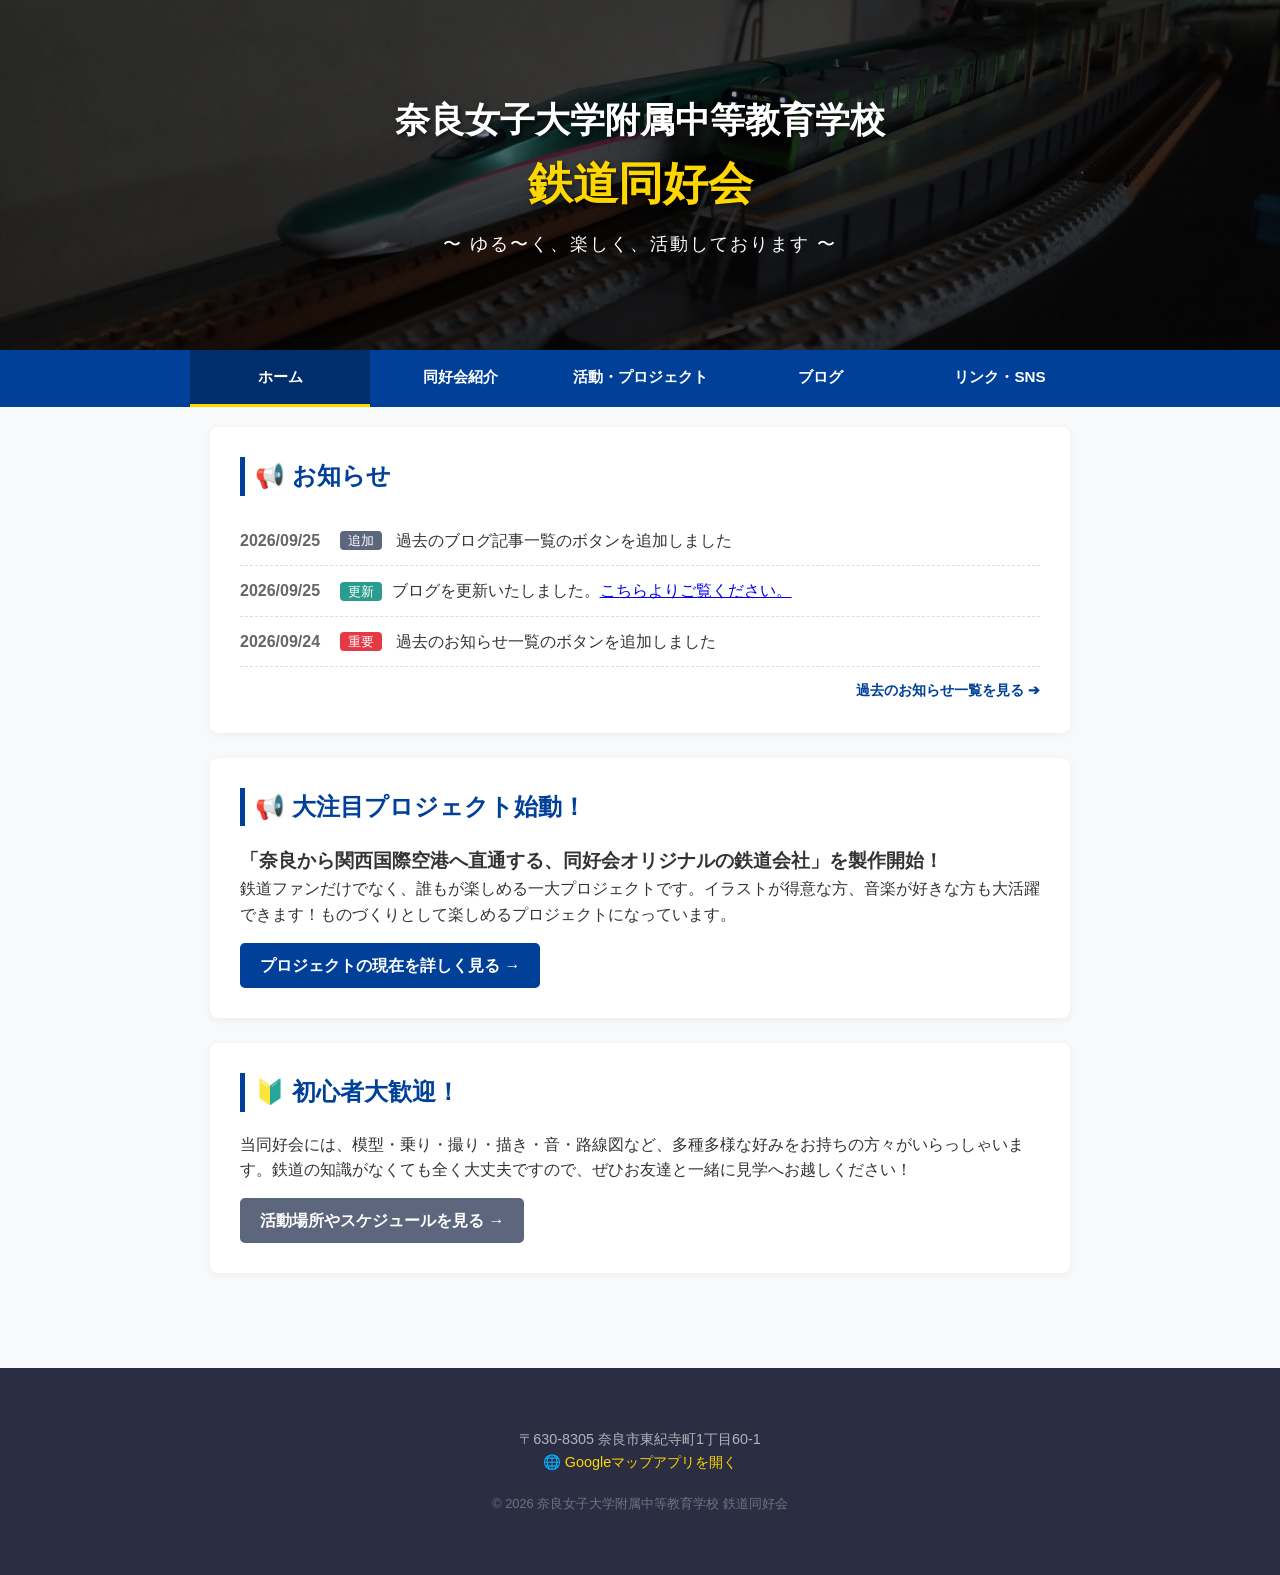
==== index.html @ 007cdab1 "Update index.html" ====
<!DOCTYPE html>
<html lang="ja">
<head>
    <meta charset="UTF-8">
    <meta name="viewport" content="width=device-width, initial-scale=1.0">
    <title>奈良女子大学附属中等教育学校 鉄道同好会</title>
    <link rel="stylesheet" href="style.css">
</head>
<body>

        <!-- 📸 ヘッダー部分（写真エリア） -->
    <header class="main-header">
        <div class="header-image-container">
            <!-- imagesフォルダの中の画像を表示します。拡張子の重複に合わせて修正しました -->
            <img src="images/header-autumn.jpg.JPG" alt="今月の鉄道写真" class="header-image">
            <div class="header-overlay">
                <h1>奈良女子大学附属中等教育学校<br><span>鉄道同好会</span></h1>
                <p class="subtitle">〜 ゆる〜く、楽しく、活動しております 〜</p>
            </div>
        </div>
    </header>


    <!-- 🧭 ナビゲーションメニュー（複数ページ構造用） -->
    <nav class="global-nav">
        <ul>
            <li><a href="index.html" class="active">ホーム</a></li>
            <li><a href="about.html">同好会紹介</a></li>
            <li><a href="projects.html">活動・プロジェクト</a></li>
            <li><a href="blog.html">ブログ</a></li>
            <li><a href="links.html">リンク・SNS</a></li>
        </ul>
    </nav>

    <!-- 📝 メインコンテンツエリア -->
    <main class="container">
        
        <!-- お知らせセクション -->
        <section class="info-section">
            <h2>📢 お知らせ</h2>
            <ul class="news-list">
                <li><span class="date">2026/09/25</span> <span class="badge" style="background: #5c677d;">追加</span> 過去のブログ記事一覧のボタンを追加しました</li>
                <li><span class="date">2026/09/25</span> <span class="badge" style="background: #2a9d8f;">更新</span>ブログを更新いたしました。<a href="blog.html" >こちらよりご覧ください。</a></li>
                <li><span class="date">2026/09/24</span> <span class="badge">重要</span> 過去のお知らせ一覧のボタンを追加しました</li>
            </ul>
    <div style="text-align: right; margin-top: 10px;">
    <a href="news.html" style="color: #004098; text-decoration: none; font-weight: bold; font-size: 0.9rem;">
        過去のお知らせ一覧を見る ➔
    </a>
</div>
        </section>
        

        </div>


        <!-- プロジェクト紹介（チラ見せエリア） -->
        <section class="project-summary">
            <h2>📢 大注目プロジェクト始動！</h2>
            <h3>「奈良から関西国際空港へ直通する、同好会オリジナルの鉄道会社」を製作開始！</h3>
            <p>鉄道ファンだけでなく、誰もが楽しめる一大プロジェクトです。イラストが得意な方、音楽が好きな方も大活躍できます！ものづくりとして楽しめるプロジェクトになっています。</p>
            <a href="projects.html" class="btn">プロジェクトの現在を詳しく見る →</a>
        </section>

        <!-- 初心者歓迎メッセージ -->
        <section class="welcome-section">
            <h2>🔰 初心者大歓迎！</h2>
            <p>当同好会には、模型・乗り・撮り・描き・音・路線図など、多種多様な好みをお持ちの方々がいらっしゃいます。鉄道の知識がなくても全く大丈夫ですので、ぜひお友達と一緒に見学へお越しください！</p>
            <a href="about.html" class="btn secondary">活動場所やスケジュールを見る →</a>
        </section>

    </main>

    <!-- 👣 フッター部分（全ページ共通） -->
    <footer class="main-footer">
        <div class="container">
            <p>〒630-8305 奈良市東紀寺町1丁目60-1</p>
            <p><a href="https://maps.app.goo.gl/8zeACxxbkrBPJu17A?g_st=ac" target="_blank" class="map-link">🌐 Googleマップアプリを開く</a></p>
            <p class="copyright">&copy; 2026 奈良女子大学附属中等教育学校 鉄道同好会</p>
        </div>
    </footer>
<!-- 上へ戻るボタン（青色・黒枠・丸型・▲と上り） -->
<button id="scrollTopBtn" title="ページトップへ戻る" style="
    display: none; 
    position: fixed; 
    bottom: 20px; 
    right: 20px; 
    z-index: 99; 
    border: 1px solid #000000; 
    outline: none; 
    background-color: #007bff; 
    color: white; 
    cursor: pointer; 
    padding: 0; 
    border-radius: 50%; 
    width: 60px; /* ★ 文字が収まるようにボタンを少しだけ大きく（50px→60px）しました */
    height: 60px;
    display: none; 
    flex-direction: column; /* ★ 矢印と文字を縦に並べる設定 */
    align-items: center;
    justify-content: center;
    box-shadow: 0 4px 6px rgba(0,0,0,0.1);
    transition: opacity 0.3s;
    line-height: 1.2;
">
    <span style="font-size: 20px; margin-bottom: -2px;">▲</span>
    <span style="font-size: 11px; font-weight: bold;">上り</span>
</button>

<!-- ボタンを動かす仕組み -->
<script>
const scrollTopBtn = document.getElementById("scrollTopBtn");

window.onscroll = function() {
    if (document.body.scrollTop > 20 || document.documentElement.scrollTop > 20) {
        scrollTopBtn.style.display = "flex";
    } else {
        scrollTopBtn.style.display = "none";
    }
};

scrollTopBtn.addEventListener("click", function() {
    window.scrollTo({
        top: 0,
        behavior: "smooth"
    });
});
</script>
</body>
</html>
---- style.css ----
/* ページ内のリンク移動を滑らかにする魔法のコード */
html {
    scroll-behavior: smooth;
    scroll-padding-top: 60px; /* メニューバーにタイトルが被るのを防ぐ隙間 */
}

/* ==========================================
   🔑 全体共通のスタイル（スッキリ爽やかなブルー基調）
   ========================================== */
* {
    box-sizing: border-box;
    margin: 0;
    padding: 0;
}

body {
    font-family: 'Helvetica Neue', Arial, 'Hiragino Kaku Gothic ProN', 'Hiragino Sans', Meiryo, sans-serif;
    line-height: 1.6;
    color: #333;
    background-color: #f7f9fa;
}

.container {
    max-width: 900px;
    margin: 0 auto;
    padding: 20px;
}

/* ==========================================
   📸 1. 「写真ヘッダー」CSS
   ========================================== */
.header-image-container {
    position: relative;
    width: 100%;
    height: 350px; /* パソコン画面での写真の高さ */
    overflow: hidden;
}

.header-image {
    width: 100%;
    height: 100%;
    object-fit: cover; /* どんな写真でも比率を崩さず綺麗に収める魔法のコード */
    object-position: center;
}

/* 写真の上に文字を読みやすくするための黒いモヤ（オーバーレイ） */
.header-overlay {
    position: absolute;
    top: 0;
    left: 0;
    width: 100%;
    height: 100%;
    background: rgba(0, 0, 0, 0.4); /* 40%の黒透明 */
    display: flex;
    flex-direction: column;
    justify-content: center;
    align-items: center;
    color: #fff;
    text-align: center;
    padding: 20px;
}

.header-overlay h1 {
    font-size: 2.2rem;
    text-shadow: 2px 2px 4px rgba(0,0,0,0.6);
    margin-bottom: 10px;
}

.header-overlay h1 span {
    font-size: 2.8rem;
    font-weight: bold;
    color: #ffd700; /* 「鉄道同好会」を金色にして目立たせる */
}

.subtitle {
    font-size: 1.1rem;
    letter-spacing: 2px;
}

/* ==========================================
   🧭 2. 複数ページを切り替えるメニュー（ナビゲーション）
   ========================================== */
.global-nav {
    background-color: #004098; /*  */
    sticky: top;
    position: sticky;
    top: 0;
    z-index: 100;
}

.global-nav ul {
    list-style: none;
    display: flex;
    justify-content: center;
    max-width: 900px;
    margin: 0 auto;
}

.global-nav li {
    flex: 1;
    text-align: center;
}

.global-nav a {
    display: block;
    padding: 15px 10px;
    color: #fff;
    text-decoration: none;
    font-weight: bold;
    font-size: 0.95rem;
    transition: background 0.3s;
}

.global-nav a:hover, 
.global-nav a.active {
    background-color: #002d6b; /* ホバー時・現在地ページの色 */
    border-bottom: 3px solid #ffd700;
}

/* ==========================================
   📝 3. 各コンテンツの装飾
   ========================================== */
section {
    background: #fff;
    padding: 30px;
    margin-bottom: 25px;
    border-radius: 8px;
    box-shadow: 0 2px 8px rgba(0,0,0,0.05);
}

h2 {
    color: #004098;
    border-left: 5px solid #004098;
    padding-left: 10px;
    margin-bottom: 20px;
    font-size: 1.5rem;
}

/* お知らせリスト */
.news-list {
    list-style: none;
}

.news-list li {
    padding: 12px 0;
    border-bottom: 1px dashed #ddd;
}

.date {
    color: #666;
    margin-right: 15px;
    font-weight: bold;
}

.badge {
    background: #e63946;
    color: #fff;
    padding: 2px 8px;
    border-radius: 4px;
    font-size: 0.8rem;
    margin-right: 10px;
    vertical-align: middle;
}

/* ボタンの装飾 */
.btn {
    display: inline-block;
    background: #004098;
    color: #fff;
    padding: 10px 20px;
    text-decoration: none;
    border-radius: 5px;
    margin-top: 15px;
    font-weight: bold;
    transition: background 0.2s;
}

.btn:hover {
    background: #002d6b;
}

.btn.secondary {
    background: #5c677d;
}

.btn.secondary:hover {
    background: #495057;
}

/* ==========================================
   👣 4. フッター
   ========================================== */
.main-footer {
    background: #2b2d42;
    color: #adb5bd;
    text-align: center;
    padding: 40px 20px;
    margin-top: 50px;
    font-size: 0.9rem;
}

.footer-counter {
    color: #fff;
    font-size: 1.1rem;
    font-weight: bold;
    margin-bottom: 15px;
}

.map-link {
    color: #ffd700;
    text-decoration: none;
}

.map-link:hover {
    text-decoration: underline;
}

.copyright {
    margin-top: 20px;
    font-size: 0.8rem;
    color: #6c757d;
}

/* 📱 スマホ用の表示微調整 */
@media (max-width: 600px) {
    .header-image-container { height: 250px; }
    .header-overlay h1 { font-size: 1.6rem; }
    .header-overlay h1 span { font-size: 2rem; }
    .global-nav ul { flex-wrap: wrap; }
    .global-nav li { flex: none; width: 33.33%; }
    .global-nav a { font-size: 0.85rem; padding: 10px 5px; }
}
/* ==========================================
   ✨ 紹介ページ用の追加デザイン
   ========================================== */
.welcome-box {
    background-color: #e8f1f5;
    border-left: 4px solid #2a9d8f;
    padding: 15px;
    margin-top: 20px;
    border-radius: 0 4px 4px 0;
}

.location-section ul {
    margin-left: 20px;
    margin-top: 10px;
}

.location-section li {
    margin-bottom: 8px;
}

.schedule-placeholder {
    background: #f8f9fa;
    border: 2px dashed #ccc;
    padding: 20px;
    text-align: center;
    color: #666;
    margin-top: 15px;
    border-radius: 6px;
}
/* ==========================================
   ✨ プロジェクトページ用の追加デザイン
   ========================================== */
.badge-project {
    display: inline-block;
    background: #ffd700;
    color: #222;
    padding: 5px 12px;
    font-weight: bold;
    border-radius: 4px;
    margin-bottom: 15px;
    font-size: 0.9rem;
}

.project-roles {
    background: #fdfaf0;
    border: 1px solid #f3e5ab;
    padding: 20px;
    margin: 20px 0;
    border-radius: 6px;
}

.project-roles h3 {
    color: #b76e00;
    font-size: 1.1rem;
    margin-bottom: 10px;
}

.project-roles ul {
    margin-left: 20px;
}

.project-roles li {
    margin-bottom: 8px;
}

.activity-card {
    border-bottom: 1px dashed #ccc;
    padding: 20px 0;
}

.activity-card:last-child {
    border-bottom: none;
}

.activity-card h3 {
    color: #004098;
    margin-bottom: 10px;
    font-size: 1.2rem;
}

.media-placeholder {
    background: #e9ecef;
    border: 2px dashed #ced4da;
    padding: 30px;
    text-align: center;
    color: #6c757d;
    margin-top: 20px;
    border-radius: 6px;
}
/* ==========================================
   ✨ ブログページ用の追加デザイン
   ========================================== */
.blog-lead {
    margin-bottom: 30px;
    color: #555;
    font-size: 1.05rem;
}

.blog-post {
    background: #fff;
    padding: 35px;
    border-radius: 8px;
    box-shadow: 0 2px 10px rgba(0,0,0,0.05);
    margin-bottom: 40px;
}

.post-header {
    border-bottom: 2px solid #e9ecef;
    padding-bottom: 15px;
    margin-bottom: 20px;
}

.post-date {
    font-size: 0.9rem;
    color: #888;
    font-weight: bold;
}

.post-category {
    background: #004098;
    color: #fff;
    font-size: 0.75rem;
    padding: 3px 8px;
    border-radius: 4px;
    margin-left: 10px;
    font-weight: bold;
    vertical-align: middle;
}

.post-title {
    font-size: 1.6rem;
    color: #222;
    margin-top: 8px;
    line-height: 1.4;
}

.post-content p {
    margin-bottom: 18px;
    font-size: 1.05rem;
    color: #333;
    text-align: justify;
}

.post-image {
    background: #f8f9fa;
    padding: 10px;
    border: 1px solid #dee2e6;
    border-radius: 6px;
    margin: 25px 0;
    text-align: center;
}

.post-image img {
    max-width: 100%;
    height: auto;
    border-radius: 4px;
}

.image-caption {
    font-size: 0.85rem;
    color: #666;
    margin-top: 8px !important;
    margin-bottom: 0 !important;
}
/* ==========================================
   ✨ リンクページ用の追加デザイン
   ========================================== */
.links-lead {
    margin-bottom: 25px;
    color: #555;
}

.link-grid {
    display: flex;
    flex-direction: column;
    gap: 20px;
}

.link-item {
    display: flex;
    align-items: flex-start;
    background: #f8f9fa;
    padding: 20px;
    border-radius: 8px;
    border: 1px solid #e9ecef;
    transition: transform 0.2s, box-shadow 0.2s;
}

.link-item:hover {
    transform: translateY(-2px);
    box-shadow: 0 4px 12px rgba(0,0,0,0.05);
}

.link-icon {
    font-size: 2.5rem;
    margin-right: 20px;
    line-height: 1;
}

.link-info {
    flex: 1;
}

.link-info h3 {
    font-size: 1.2rem;
    color: #222;
    margin-bottom: 5px;
}

.link-info p {
    font-size: 0.95rem;
    color: #666;
    margin-bottom: 15px;
}

.link-button {
    display: inline-block;
    padding: 8px 16px;
    font-size: 0.9rem;
    font-weight: bold;
    color: #fff;
    text-decoration: none;
    border-radius: 4px;
    transition: opacity 0.2s;
}

.link-button:hover {
    opacity: 0.9;
}

/* 各ボタンの色分け（X、マシュマロ、学校） */
.x-link .link-button { background-color: #111; }
.marshmallow-link .link-button { background-color: #e295aa; }
.school-link .link-button { background-color: #004098; }

/* 📱 タブレット以上で2列に並べる */
@media (min-width: 650px) {
    .link-grid {
        display: grid;
        grid-template-columns: 1fr 1fr;
    }
    .school-link {
        grid-column: span 2; /* 学校HPだけ横いっぱいに広げる */
    }
}
/* ==========================================
   🗒 直近5件のブログ目次デザイン
   ========================================== */
.blog-recent-container {
    background: #e8f1f5;
    padding: 20px;
    border-radius: 8px;
    margin-bottom: 30px;
    border-left: 5px solid #004098;
}

.blog-recent-container h3 {
    font-size: 1.1rem;
    color: #004098;
    margin-bottom: 12px;
}

.blog-recent-list {
    list-style: none;
    padding-left: 0;
}

.blog-recent-list {
    list-style: none;
    padding-left: 0;
    margin-left: 0;   /* 👈 左側の余計な隙間をなくす */
}

.blog-recent-list li {
    padding: 10px 0;
    border-bottom: 1px dashed #cbd5e1;
    font-size: 0.95rem; /* 👈 スマホで文字が溢れないよう少し小さめに */
    line-height: 1.4;
    display: flex;       /* 👈 日付とタイトルを綺麗に並べる */
    align-items: flex-start;
}

.recent-date {
    color: #666;
    font-weight: bold;
    margin-right: 12px;
    font-size: 0.85rem;
    white-space: nowrap; /* 👈 日付が途中で改行されるのを防ぐ */
    background: #e2e8f0; /* 👈 日付を少し目立たせるグレーの背景 */
    padding: 2px 6px;
    border-radius: 4px;
}


.blog-recent-list a {
    color: #333;
    text-decoration: none;
    font-weight: bold;
    transition: color 0.2s;
}

.blog-recent-list a:hover {
    color: #e63946;
    text-decoration: underline;
}

.all-archive-link {
    margin-top: 15px;
    text-align: right;
    font-size: 0.95rem;
}

.all-archive-link a {
    color: #004098;
    text-decoration: none;
    font-weight: bold;
}

.all-archive-link a:hover {
    text-decoration: underline;
}
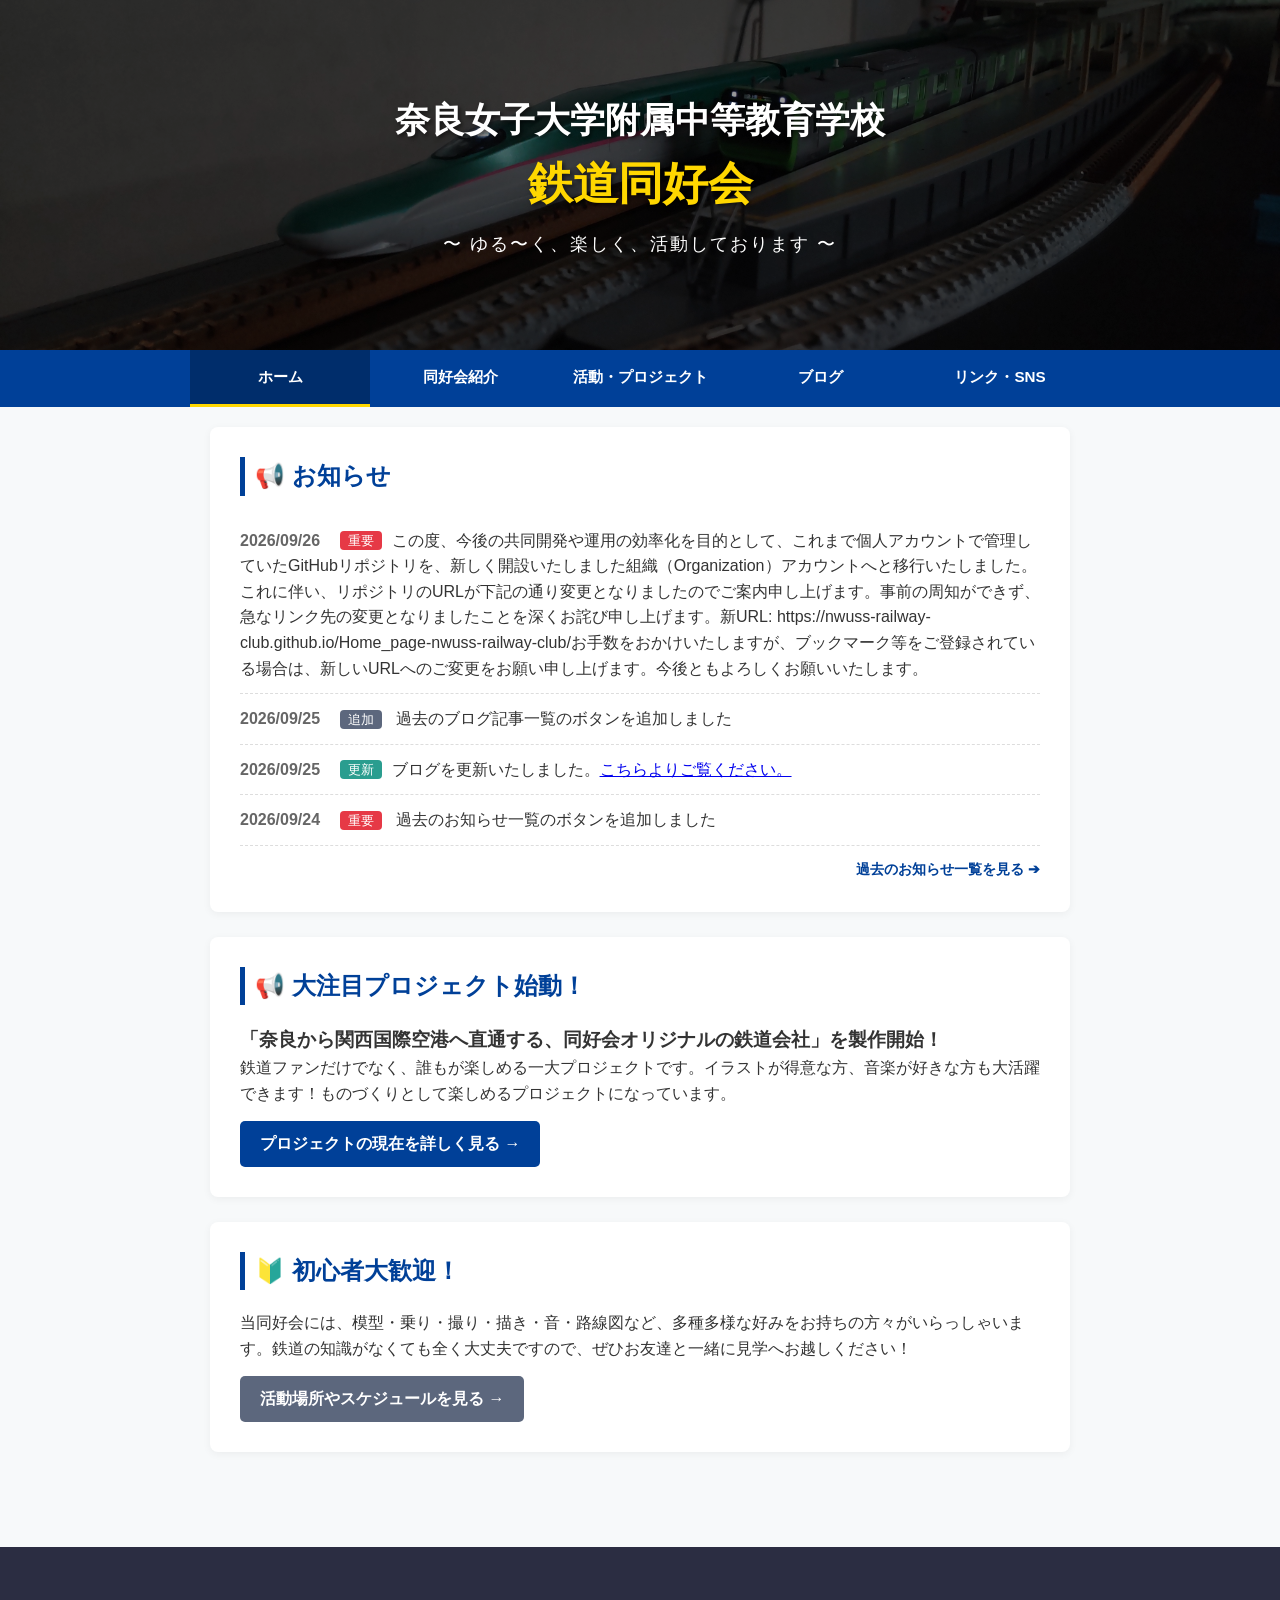
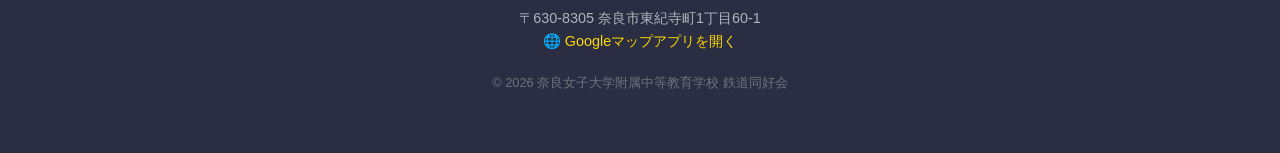
==== commit 8958b2f8: "Update index.html" ====
--- a/index.html
+++ b/index.html
@@ -39,6 +39,7 @@
         <section class="info-section">
             <h2>📢 お知らせ</h2>
             <ul class="news-list">
+                <li><span class="date">2026/09/26</span> <span class="badge">重要</span>この度、今後の共同開発や運用の効率化を目的として、これまで個人アカウントで管理していたGitHubリポジトリを、新しく開設いたしました組織（Organization）アカウントへと移行いたしました。これに伴い、リポジトリのURLが下記の通り変更となりましたのでご案内申し上げます。事前の周知ができず、急なリンク先の変更となりましたことを深くお詫び申し上げます。新URL: https://nwuss-railway-club.github.io/Home_page-nwuss-railway-club/お手数をおかけいたしますが、ブックマーク等をご登録されている場合は、新しいURLへのご変更をお願い申し上げます。今後ともよろしくお願いいたします。</li>
                 <li><span class="date">2026/09/25</span> <span class="badge" style="background: #5c677d;">追加</span> 過去のブログ記事一覧のボタンを追加しました</li>
                 <li><span class="date">2026/09/25</span> <span class="badge" style="background: #2a9d8f;">更新</span>ブログを更新いたしました。<a href="blog.html" >こちらよりご覧ください。</a></li>
                 <li><span class="date">2026/09/24</span> <span class="badge">重要</span> 過去のお知らせ一覧のボタンを追加しました</li>
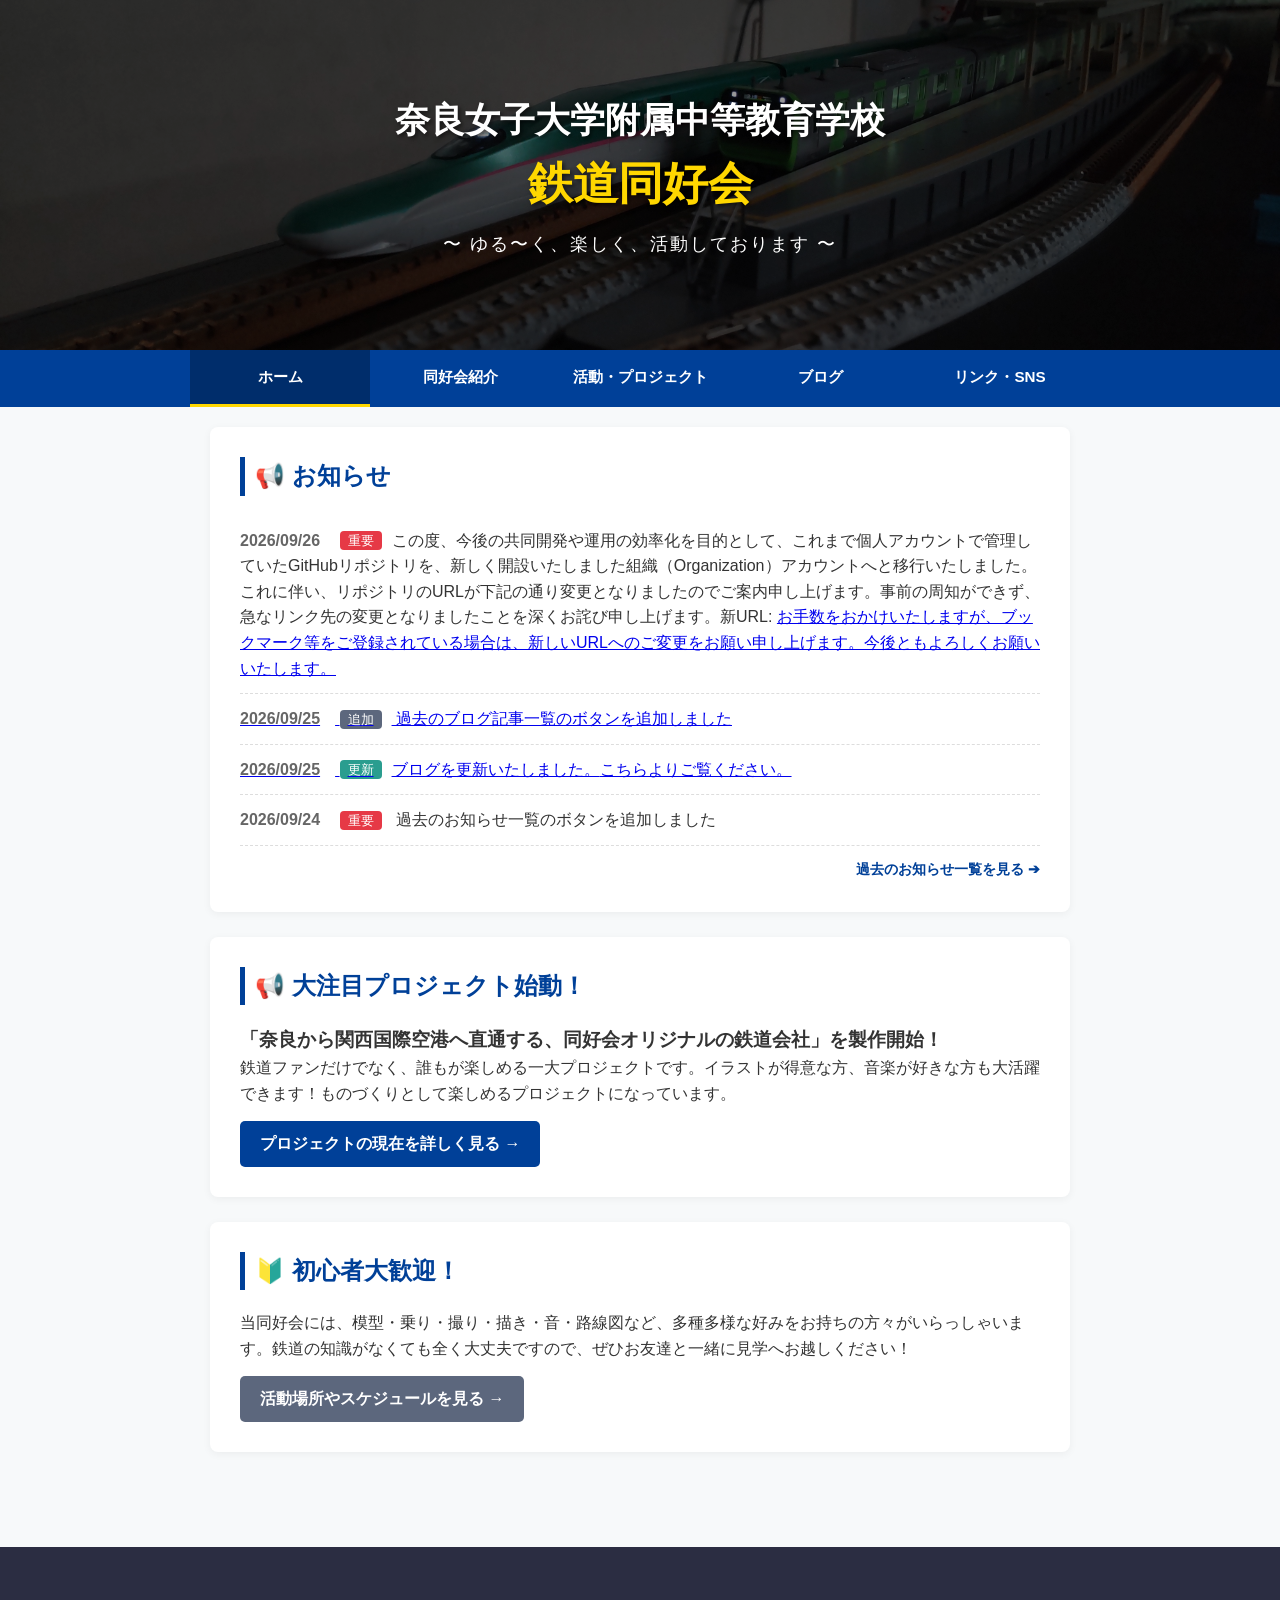
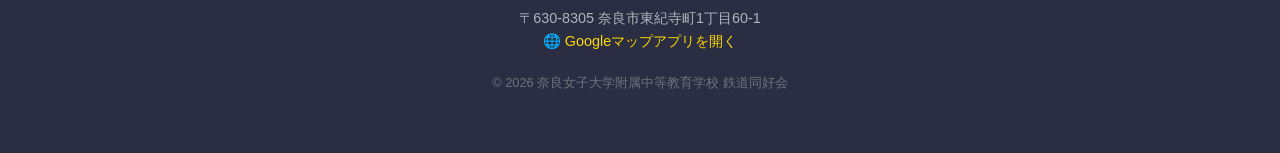
==== commit c16dfe1e: "Update index.html" ====
--- a/index.html
+++ b/index.html
@@ -39,7 +39,7 @@
         <section class="info-section">
             <h2>📢 お知らせ</h2>
             <ul class="news-list">
-                <li><span class="date">2026/09/26</span> <span class="badge">重要</span>この度、今後の共同開発や運用の効率化を目的として、これまで個人アカウントで管理していたGitHubリポジトリを、新しく開設いたしました組織（Organization）アカウントへと移行いたしました。これに伴い、リポジトリのURLが下記の通り変更となりましたのでご案内申し上げます。事前の周知ができず、急なリンク先の変更となりましたことを深くお詫び申し上げます。新URL: https://nwuss-railway-club.github.io/Home_page-nwuss-railway-club/お手数をおかけいたしますが、ブックマーク等をご登録されている場合は、新しいURLへのご変更をお願い申し上げます。今後ともよろしくお願いいたします。</li>
+                <li><span class="date">2026/09/26</span> <span class="badge">重要</span>この度、今後の共同開発や運用の効率化を目的として、これまで個人アカウントで管理していたGitHubリポジトリを、新しく開設いたしました組織（Organization）アカウントへと移行いたしました。これに伴い、リポジトリのURLが下記の通り変更となりましたのでご案内申し上げます。事前の周知ができず、急なリンク先の変更となりましたことを深くお詫び申し上げます。新URL: <a href=https://nwuss-railway-club.github.io/Home_page-nwuss-railway-club/>お手数をおかけいたしますが、ブックマーク等をご登録されている場合は、新しいURLへのご変更をお願い申し上げます。今後ともよろしくお願いいたします。</li>
                 <li><span class="date">2026/09/25</span> <span class="badge" style="background: #5c677d;">追加</span> 過去のブログ記事一覧のボタンを追加しました</li>
                 <li><span class="date">2026/09/25</span> <span class="badge" style="background: #2a9d8f;">更新</span>ブログを更新いたしました。<a href="blog.html" >こちらよりご覧ください。</a></li>
                 <li><span class="date">2026/09/24</span> <span class="badge">重要</span> 過去のお知らせ一覧のボタンを追加しました</li>
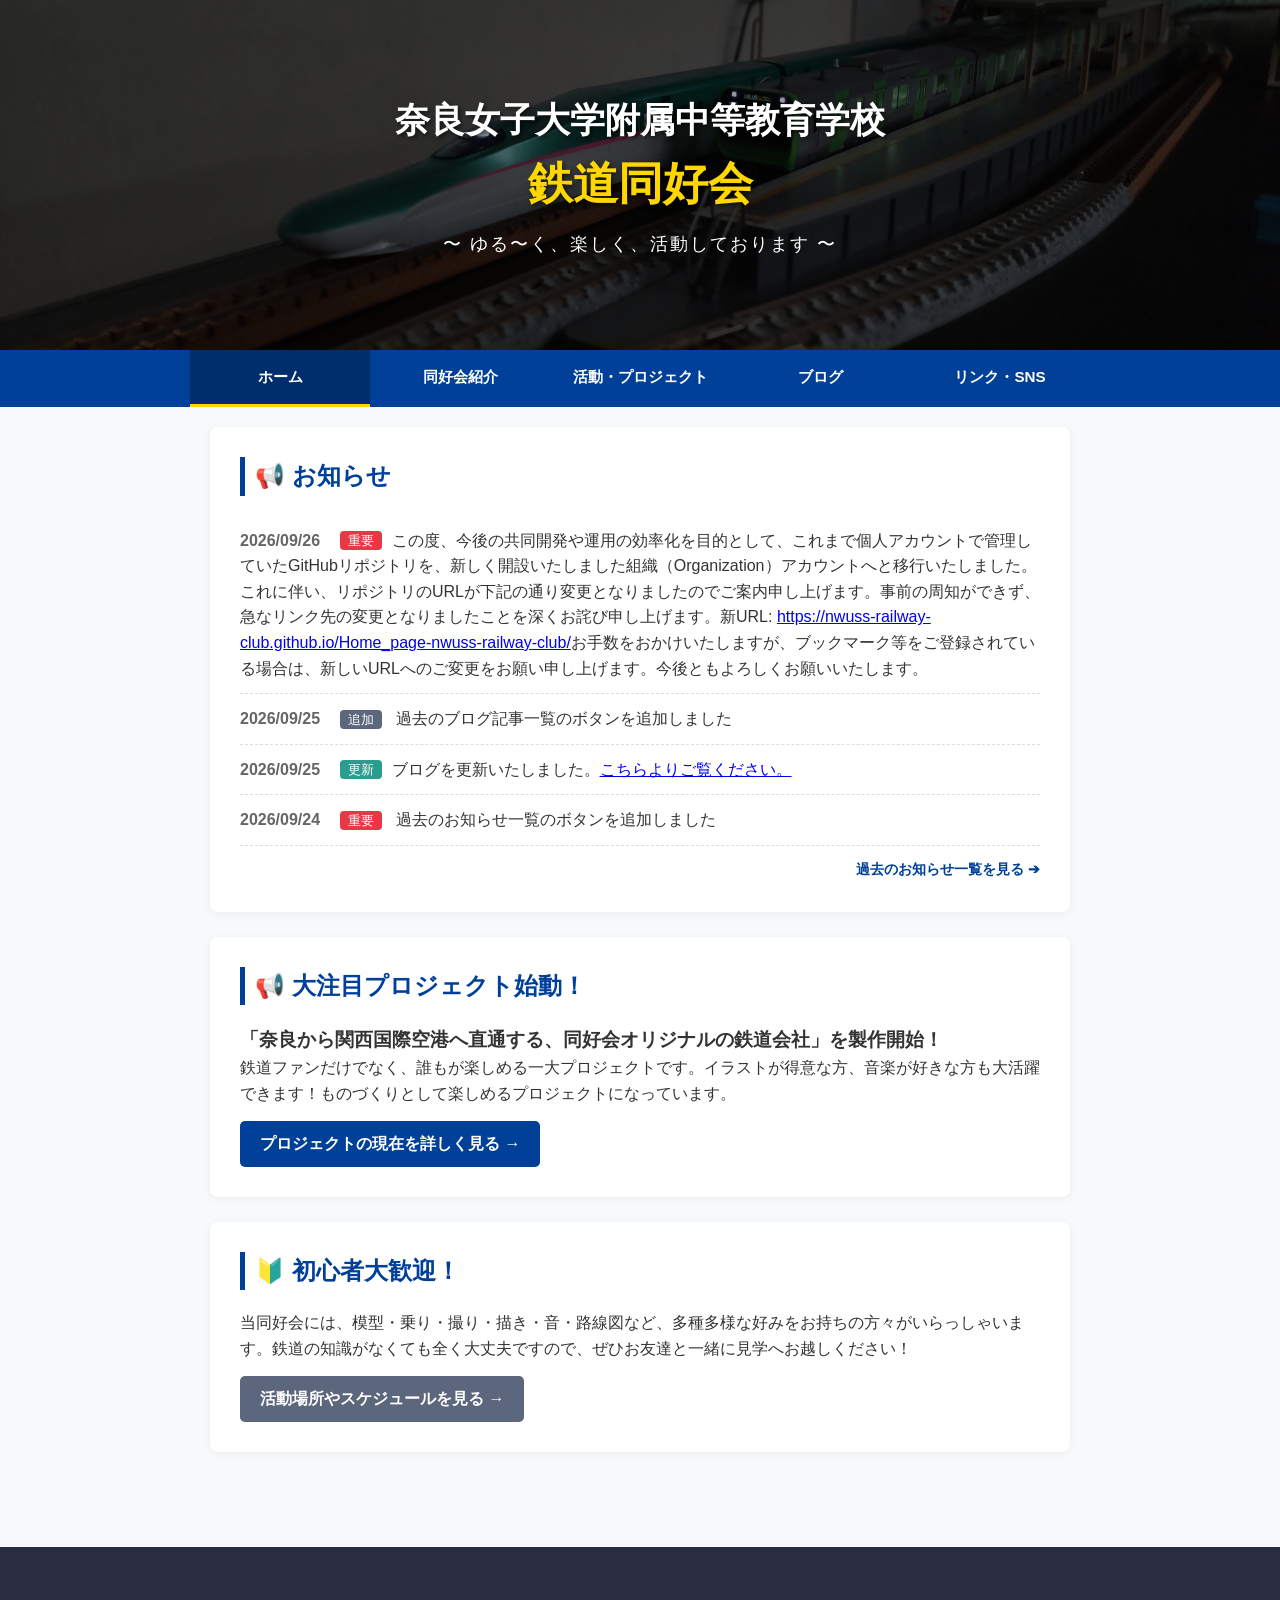
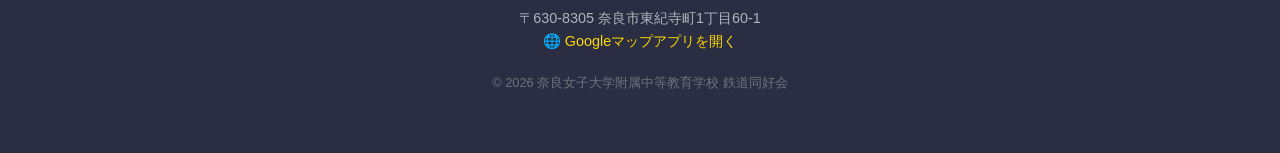
==== commit 3975d2c3: "Update index.html" ====
--- a/index.html
+++ b/index.html
@@ -39,9 +39,9 @@
         <section class="info-section">
             <h2>📢 お知らせ</h2>
             <ul class="news-list">
-                <li><span class="date">2026/09/26</span> <span class="badge">重要</span>この度、今後の共同開発や運用の効率化を目的として、これまで個人アカウントで管理していたGitHubリポジトリを、新しく開設いたしました組織（Organization）アカウントへと移行いたしました。これに伴い、リポジトリのURLが下記の通り変更となりましたのでご案内申し上げます。事前の周知ができず、急なリンク先の変更となりましたことを深くお詫び申し上げます。新URL: <a href=https://nwuss-railway-club.github.io/Home_page-nwuss-railway-club/>お手数をおかけいたしますが、ブックマーク等をご登録されている場合は、新しいURLへのご変更をお願い申し上げます。今後ともよろしくお願いいたします。</li>
+                <li><span class="date">2026/09/26</span> <span class="badge">重要</span>この度、今後の共同開発や運用の効率化を目的として、これまで個人アカウントで管理していたGitHubリポジトリを、新しく開設いたしました組織（Organization）アカウントへと移行いたしました。これに伴い、リポジトリのURLが下記の通り変更となりましたのでご案内申し上げます。事前の周知ができず、急なリンク先の変更となりましたことを深くお詫び申し上げます。新URL: <a href=https://nwuss-railway-club.github.io/Home_page-nwuss-railway-club/>https://nwuss-railway-club.github.io/Home_page-nwuss-railway-club/</a>お手数をおかけいたしますが、ブックマーク等をご登録されている場合は、新しいURLへのご変更をお願い申し上げます。今後ともよろしくお願いいたします。</li>
                 <li><span class="date">2026/09/25</span> <span class="badge" style="background: #5c677d;">追加</span> 過去のブログ記事一覧のボタンを追加しました</li>
-                <li><span class="date">2026/09/25</span> <span class="badge" style="background: #2a9d8f;">更新</span>ブログを更新いたしました。<a href="blog.html" >こちらよりご覧ください。</a></li>
+                <li><span class="date">2026/09/25</span> <span class="badge" style="background: #2a9d8f;">更新</span>ブログを更新いたしました。<a href="https://nwuss-railway-club.github.io/Home_page-nwuss-railway-club/" >こちらよりご覧ください。</a></li>
                 <li><span class="date">2026/09/24</span> <span class="badge">重要</span> 過去のお知らせ一覧のボタンを追加しました</li>
             </ul>
     <div style="text-align: right; margin-top: 10px;">
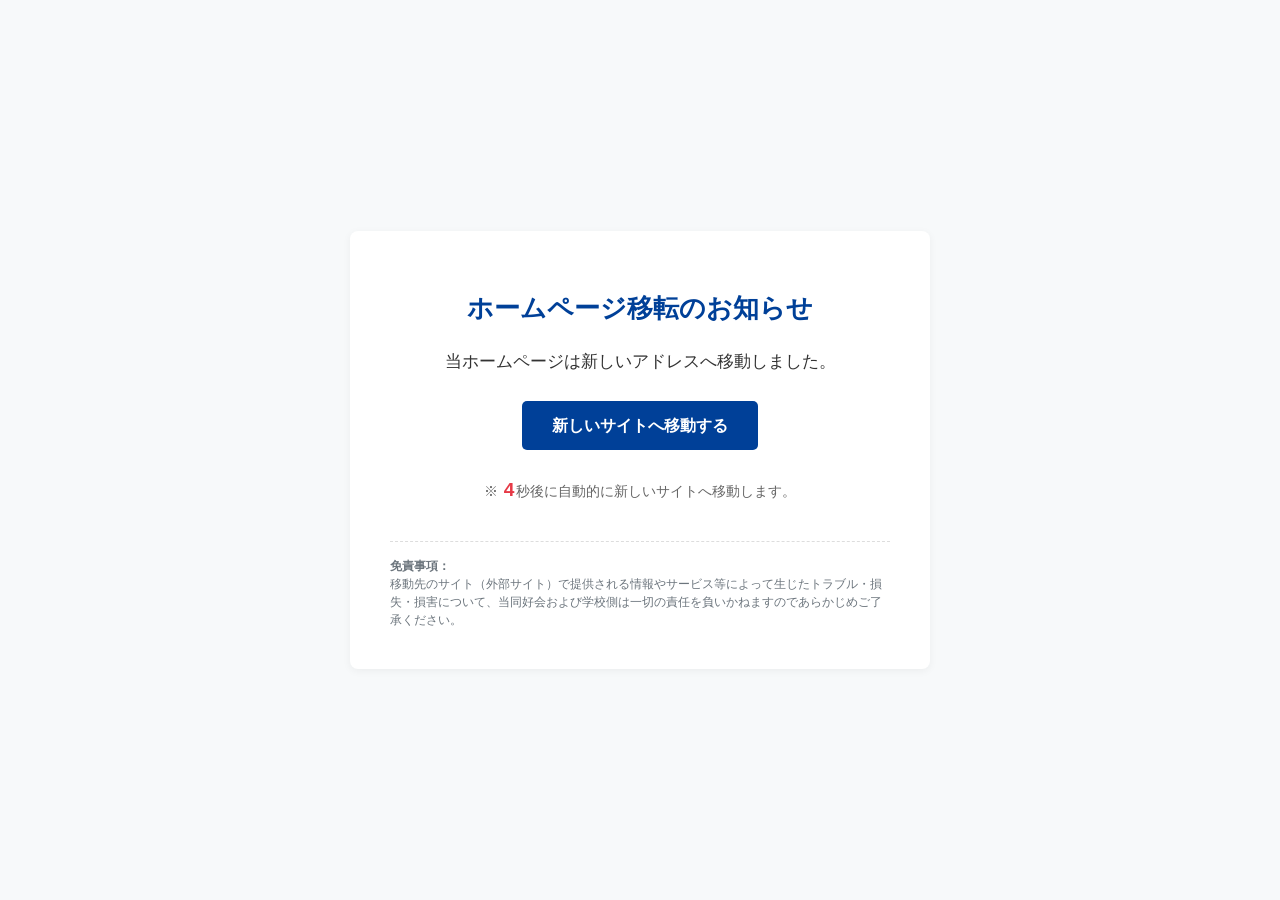
==== commit 9c625247: "Add files via upload" ====
--- a/index.html
+++ b/index.html
@@ -3,129 +3,120 @@
 <head>
     <meta charset="UTF-8">
     <meta name="viewport" content="width=device-width, initial-scale=1.0">
-    <title>奈良女子大学附属中等教育学校 鉄道同好会</title>
-    <link rel="stylesheet" href="style.css">
+    
+    <!-- 💡 万が一JavaScriptが動かない環境用 -->
+    <meta http-equiv="refresh" content="5;url=https://nwuss-railway-club.github.io/Home_page-nwuss-railway-club/">
+    
+    <title>ホームページ移転のお知らせ</title>
+    <style>
+        /* 🎨 元のサイトの爽やかなブルー基調のデザインを継承 */
+        body {
+            font-family: 'Helvetica Neue', Arial, 'Hiragino Kaku Gothic ProN', 'Hiragino Sans', Meiryo, sans-serif;
+            line-height: 1.6;
+            color: #333;
+            background-color: #f7f9fa;
+            display: flex;
+            justify-content: center;
+            align-items: center;
+            height: 100vh;
+            margin: 0;
+        }
+        .container {
+            text-align: center;
+            background: #fff;
+            padding: 40px;
+            border-radius: 8px;
+            box-shadow: 0 2px 8px rgba(0,0,0,0.05);
+            max-width: 500px;
+            width: 90%;
+        }
+        h1 {
+            color: #004098; /* 同好会ブルー */
+            font-size: 1.6rem;
+            margin-bottom: 20px;
+        }
+        p {
+            font-size: 1.05rem;
+            color: #333;
+            margin-bottom: 25px;
+        }
+        /* 🔗 新しいサイトへ行くボタン */
+        .btn {
+            display: inline-block;
+            background: #004098;
+            color: #fff;
+            padding: 12px 30px;
+            text-decoration: none;
+            border-radius: 5px;
+            font-weight: bold;
+            transition: background 0.2s;
+        }
+        .btn:hover {
+            background: #002d6b;
+        }
+        .notice {
+            font-size: 0.9rem;
+            color: #666;
+            margin-top: 25px;
+        }
+        /* ⏳ カウントダウンの数字を目立たせるスタイル */
+        #countdown {
+            font-weight: bold;
+            color: #e63946; /* お知らせバッジと同じ赤色 */
+            font-size: 1.2rem;
+            margin: 0 2px;
+        }
+        /* ⚖️ 最下部に入れる控えめな免責事項エリア */
+        .disclaimer-box {
+            margin-top: 35px;
+            padding-top: 15px;
+            border-top: 1px dashed #ddd;
+            font-size: 0.75rem;
+            color: #6c757d;
+            text-align: left;
+            line-height: 1.5;
+        }
+    </style>
 </head>
 <body>
 
-        <!-- 📸 ヘッダー部分（写真エリア） -->
-    <header class="main-header">
-        <div class="header-image-container">
-            <!-- imagesフォルダの中の画像を表示します。拡張子の重複に合わせて修正しました -->
-            <img src="images/header-autumn.jpg.JPG" alt="今月の鉄道写真" class="header-image">
-            <div class="header-overlay">
-                <h1>奈良女子大学附属中等教育学校<br><span>鉄道同好会</span></h1>
-                <p class="subtitle">〜 ゆる〜く、楽しく、活動しております 〜</p>
-            </div>
+    <div class="container">
+        <h1>ホームページ移転のお知らせ</h1>
+        <p>
+            当ホームページは新しいアドレスへ移動しました。<br>
+        </p>
+        
+        <!-- 💡 移転先のURL -->
+        <a href="https://nwuss-railway-club.github.io/Home_page-nwuss-railway-club/" class="btn">新しいサイトへ移動する</a>
+        
+        <!-- ⏳ JavaScriptでここの数字がリアルタイムに減っていきます -->
+        <p class="notice">※ <span id="countdown">5</span>秒後に自動的に新しいサイトへ移動します。</p>
+
+        <!-- ⚖️ 免責事項の一言を追加 -->
+        <div class="disclaimer-box">
+            <strong>免責事項：</strong><br>
+            移動先のサイト（外部サイト）で提供される情報やサービス等によって生じたトラブル・損失・損害について、当同好会および学校側は一切の責任を負いかねますのであらかじめご了承ください。
         </div>
-    </header>
+    </div>
 
+    <script>
+        // 🛠 設定エリア：移動させたい新しいサイトのURLをここに貼ってください
+        const newUrl = "https://nwuss-railway-club.github.io/Home_page-nwuss-railway-club/";
+        
+        // ⏳ カウントダウン（秒数）の設定
+        let timeLeft = 5; 
+        const countdownElement = document.getElementById("countdown");
 
-    <!-- 🧭 ナビゲーションメニュー（複数ページ構造用） -->
-    <nav class="global-nav">
-        <ul>
-            <li><a href="index.html" class="active">ホーム</a></li>
-            <li><a href="about.html">同好会紹介</a></li>
-            <li><a href="projects.html">活動・プロジェクト</a></li>
-            <li><a href="blog.html">ブログ</a></li>
-            <li><a href="links.html">リンク・SNS</a></li>
-        </ul>
-    </nav>
+        const timer = setInterval(() => {
+            timeLeft--;
+            countdownElement.textContent = timeLeft; // 画面の数字を書き換え
+            
+            if (timeLeft <= 0) {
+                clearInterval(timer);
+                window.location.href = newUrl; // 新しいURLにジャンプ
+            }
+        }, 1000); // 1秒ごとに実行
+    </script>
 
-    <!-- 📝 メインコンテンツエリア -->
-    <main class="container">
-        
-        <!-- お知らせセクション -->
-        <section class="info-section">
-            <h2>📢 お知らせ</h2>
-            <ul class="news-list">
-                <li><span class="date">2026/09/26</span> <span class="badge">重要</span>この度、今後の共同開発や運用の効率化を目的として、これまで個人アカウントで管理していたGitHubリポジトリを、新しく開設いたしました組織（Organization）アカウントへと移行いたしました。これに伴い、リポジトリのURLが下記の通り変更となりましたのでご案内申し上げます。事前の周知ができず、急なリンク先の変更となりましたことを深くお詫び申し上げます。新URL: <a href=https://nwuss-railway-club.github.io/Home_page-nwuss-railway-club/>https://nwuss-railway-club.github.io/Home_page-nwuss-railway-club/</a>お手数をおかけいたしますが、ブックマーク等をご登録されている場合は、新しいURLへのご変更をお願い申し上げます。今後ともよろしくお願いいたします。</li>
-                <li><span class="date">2026/09/25</span> <span class="badge" style="background: #5c677d;">追加</span> 過去のブログ記事一覧のボタンを追加しました</li>
-                <li><span class="date">2026/09/25</span> <span class="badge" style="background: #2a9d8f;">更新</span>ブログを更新いたしました。<a href="https://nwuss-railway-club.github.io/Home_page-nwuss-railway-club/" >こちらよりご覧ください。</a></li>
-                <li><span class="date">2026/09/24</span> <span class="badge">重要</span> 過去のお知らせ一覧のボタンを追加しました</li>
-            </ul>
-    <div style="text-align: right; margin-top: 10px;">
-    <a href="news.html" style="color: #004098; text-decoration: none; font-weight: bold; font-size: 0.9rem;">
-        過去のお知らせ一覧を見る ➔
-    </a>
-</div>
-        </section>
-        
-
-        </div>
-
-
-        <!-- プロジェクト紹介（チラ見せエリア） -->
-        <section class="project-summary">
-            <h2>📢 大注目プロジェクト始動！</h2>
-            <h3>「奈良から関西国際空港へ直通する、同好会オリジナルの鉄道会社」を製作開始！</h3>
-            <p>鉄道ファンだけでなく、誰もが楽しめる一大プロジェクトです。イラストが得意な方、音楽が好きな方も大活躍できます！ものづくりとして楽しめるプロジェクトになっています。</p>
-            <a href="projects.html" class="btn">プロジェクトの現在を詳しく見る →</a>
-        </section>
-
-        <!-- 初心者歓迎メッセージ -->
-        <section class="welcome-section">
-            <h2>🔰 初心者大歓迎！</h2>
-            <p>当同好会には、模型・乗り・撮り・描き・音・路線図など、多種多様な好みをお持ちの方々がいらっしゃいます。鉄道の知識がなくても全く大丈夫ですので、ぜひお友達と一緒に見学へお越しください！</p>
-            <a href="about.html" class="btn secondary">活動場所やスケジュールを見る →</a>
-        </section>
-
-    </main>
-
-    <!-- 👣 フッター部分（全ページ共通） -->
-    <footer class="main-footer">
-        <div class="container">
-            <p>〒630-8305 奈良市東紀寺町1丁目60-1</p>
-            <p><a href="https://maps.app.goo.gl/8zeACxxbkrBPJu17A?g_st=ac" target="_blank" class="map-link">🌐 Googleマップアプリを開く</a></p>
-            <p class="copyright">&copy; 2026 奈良女子大学附属中等教育学校 鉄道同好会</p>
-        </div>
-    </footer>
-<!-- 上へ戻るボタン（青色・黒枠・丸型・▲と上り） -->
-<button id="scrollTopBtn" title="ページトップへ戻る" style="
-    display: none; 
-    position: fixed; 
-    bottom: 20px; 
-    right: 20px; 
-    z-index: 99; 
-    border: 1px solid #000000; 
-    outline: none; 
-    background-color: #007bff; 
-    color: white; 
-    cursor: pointer; 
-    padding: 0; 
-    border-radius: 50%; 
-    width: 60px; /* ★ 文字が収まるようにボタンを少しだけ大きく（50px→60px）しました */
-    height: 60px;
-    display: none; 
-    flex-direction: column; /* ★ 矢印と文字を縦に並べる設定 */
-    align-items: center;
-    justify-content: center;
-    box-shadow: 0 4px 6px rgba(0,0,0,0.1);
-    transition: opacity 0.3s;
-    line-height: 1.2;
-">
-    <span style="font-size: 20px; margin-bottom: -2px;">▲</span>
-    <span style="font-size: 11px; font-weight: bold;">上り</span>
-</button>
-
-<!-- ボタンを動かす仕組み -->
-<script>
-const scrollTopBtn = document.getElementById("scrollTopBtn");
-
-window.onscroll = function() {
-    if (document.body.scrollTop > 20 || document.documentElement.scrollTop > 20) {
-        scrollTopBtn.style.display = "flex";
-    } else {
-        scrollTopBtn.style.display = "none";
-    }
-};
-
-scrollTopBtn.addEventListener("click", function() {
-    window.scrollTo({
-        top: 0,
-        behavior: "smooth"
-    });
-});
-</script>
 </body>
-</html>
+</html>
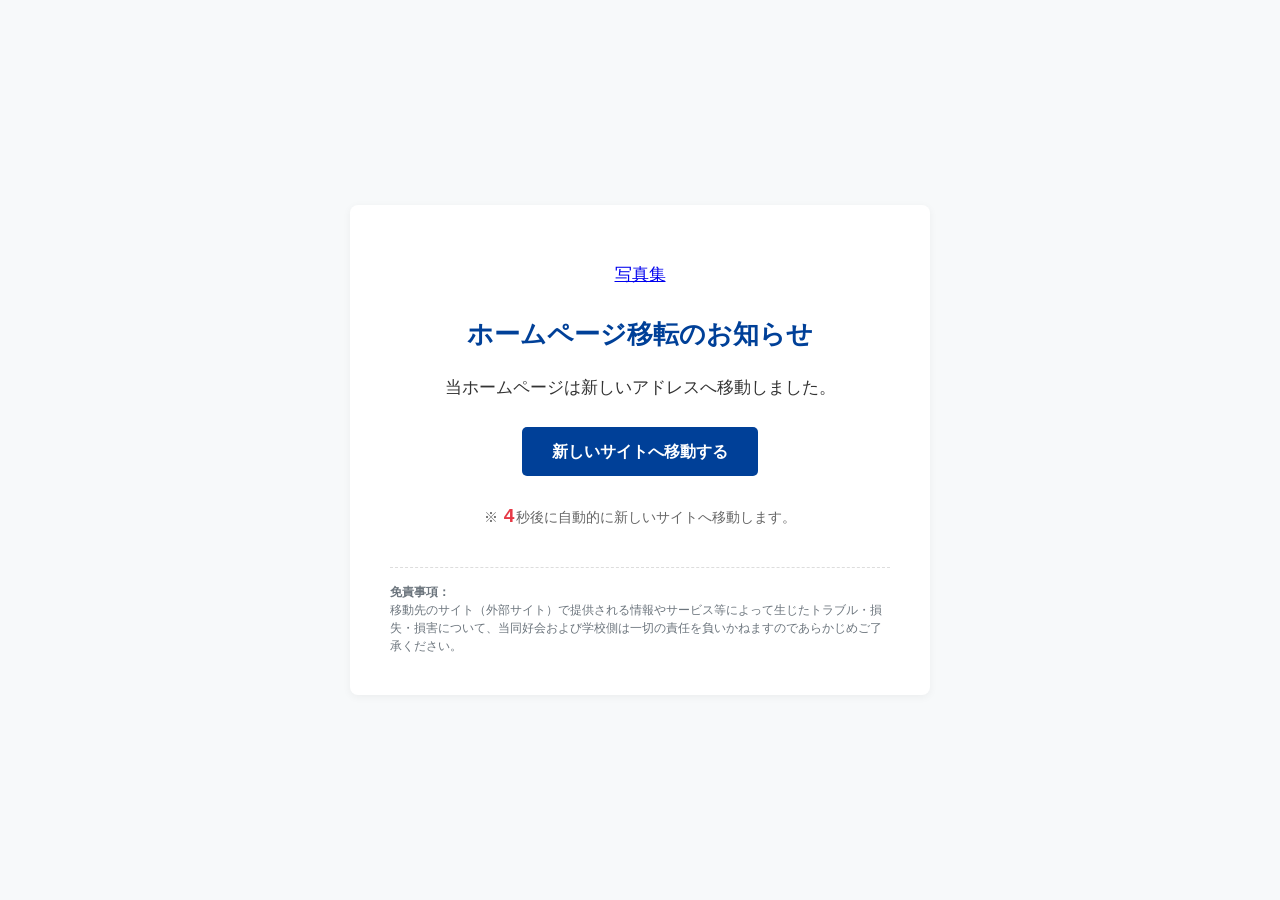
==== commit 6c59e84b: "Fix HTML encoding issues in index.html" ====
--- a/index.html
+++ b/index.html
@@ -81,6 +81,7 @@
 <body>
 
     <div class="container">
+        <p><a href="gallery.html" class="active">写真集</a></p>
         <h1>ホームページ移転のお知らせ</h1>
         <p>
             当ホームページは新しいアドレスへ移動しました。<br>
@@ -119,4 +120,4 @@
     </script>
 
 </body>
-</html>+</html>
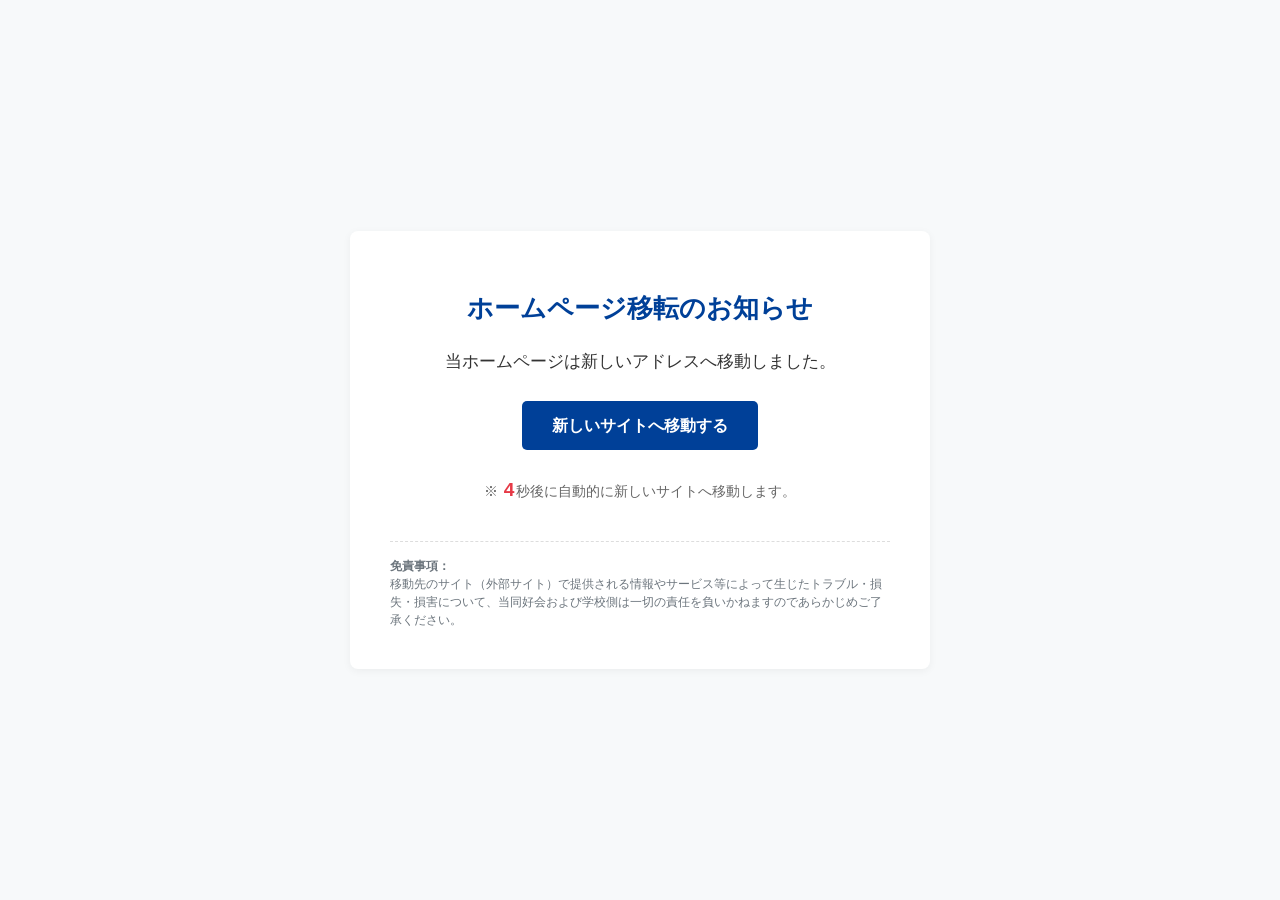
==== commit afbb01dc: "Update index.html" ====
--- a/index.html
+++ b/index.html
@@ -81,7 +81,6 @@
 <body>
 
     <div class="container">
-        <p><a href="gallery.html" class="active">写真集</a></p>
         <h1>ホームページ移転のお知らせ</h1>
         <p>
             当ホームページは新しいアドレスへ移動しました。<br>
